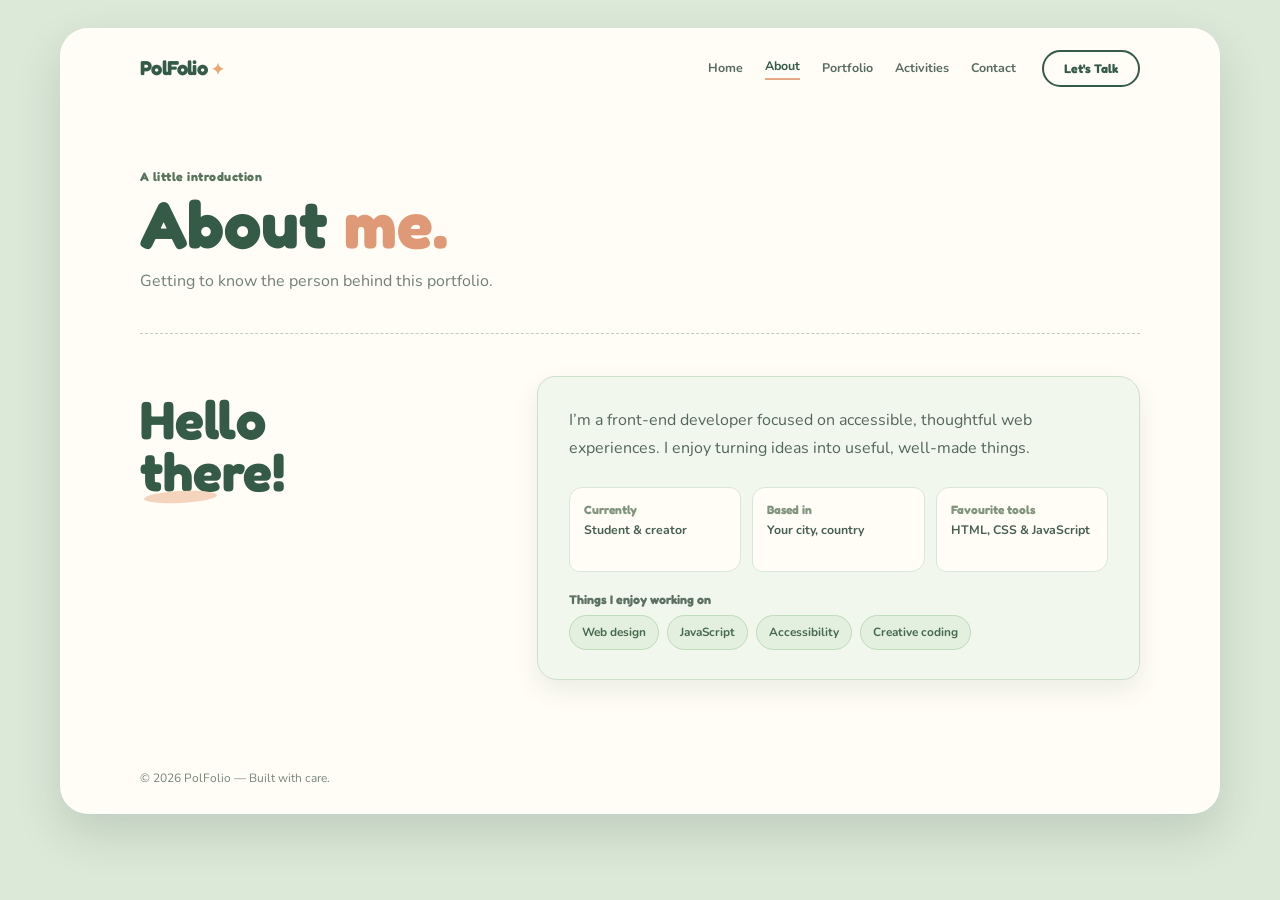
==== about.html @ 0a2a56f0 "Split portfolio into pages and categorize activities" ====
<!doctype html><html lang="en"><head><meta charset="utf-8"><meta name="viewport" content="width=device-width,initial-scale=1"><title>PolFolio — About</title><link rel="preconnect" href="https://fonts.googleapis.com"><link rel="preconnect" href="https://fonts.gstatic.com" crossorigin><link href="https://fonts.googleapis.com/css2?family=Fredoka:wght@400;500;600;700&family=Nunito:wght@400;500;600;700;800&display=swap" rel="stylesheet"><link rel="stylesheet" href="styles.css"></head><body><header class="site-header"><div class="container header-inner"><a class="logo" href="index.html">PolFolio</a><nav class="nav" id="site-nav"><a href="index.html">Home</a><a class="active" href="about.html">About</a><a href="portfolio.html">Portfolio</a><a href="activities.html">Activities</a><a href="contact.html">Contact</a></nav><a class="cta-top" href="contact.html">Let's Talk</a><button class="nav-toggle" aria-label="Toggle navigation" aria-expanded="false">☰</button></div></header><main class="container page"><div class="page-intro"><p class="eyebrow">A little introduction</p><h1>About <span>me.</span></h1><p>Getting to know the person behind this portfolio.</p></div><section class="about about-page"><div class="about-title"><h2>Hello<br>there!</h2></div><div class="about-body"><p class="about-lead">I’m a front-end developer focused on accessible, thoughtful web experiences. I enjoy turning ideas into useful, well-made things.</p><div class="about-facts"><div><small>Currently</small><strong>Student &amp; creator</strong></div><div><small>Based in</small><strong>Your city, country</strong></div><div><small>Favourite tools</small><strong>HTML, CSS &amp; JavaScript</strong></div></div><p class="skills-label">Things I enjoy working on</p><ul class="skills"><li>Web design</li><li>JavaScript</li><li>Accessibility</li><li>Creative coding</li></ul></div></section></main><footer class="site-footer"><div class="container"><p>© <span id="year"></span> PolFolio — Built with care.</p></div></footer><script src="script.js" defer></script></body></html>
---- styles.css ----
:root { --forest:#355b46; --leaf:#648c69; --sage:#dce8d8; --mist:#f4f7f0; --cream:#fffdf6; --peach:#f4d4bd; --ink:#34443b; --muted:#718077; --line:#d8e2d4; --shadow:0 11px 26px rgb(52 78 58 / .09); }
* { box-sizing:border-box; }
html { scroll-behavior:smooth; background:var(--sage); }
body { max-width:1160px; margin:28px auto; overflow-x:hidden; border:1px solid rgb(255 255 255 / .8); border-radius:28px; background:var(--cream); color:var(--ink); box-shadow:0 20px 45px rgb(45 72 54 / .16); font-family:"Nunito",Arial,sans-serif; line-height:1.6; }
.container { width:min(100% - 64px,1000px); margin-inline:auto; }.site-header { min-height:78px; }.header-inner { min-height:78px; display:flex; align-items:center; gap:26px; }.logo { color:var(--forest); text-decoration:none; font:700 1.26rem/1 "Fredoka",Arial,sans-serif; letter-spacing:-.03em; }.logo::after { content:" ✦"; color:#e9a872; font-size:.8em; }.nav { display:flex; align-items:center; gap:22px; margin-left:auto; }.nav a { color:#596c60; text-decoration:none; font-size:.78rem; font-weight:700; }.nav a:hover { color:var(--forest); }.cta-top { padding:9px 20px; border:2px solid var(--forest); border-radius:999px; color:var(--forest); text-decoration:none; font:700 .78rem "Fredoka",Arial,sans-serif; }.cta-top:hover { background:var(--forest); color:white; }.nav-toggle { display:none; }

.hero { padding:8px 0 48px; }.hero-card { min-height:410px; display:grid; grid-template-columns:1.05fr .95fr; align-items:center; overflow:hidden; border:1px solid var(--line); border-radius:24px; background:linear-gradient(135deg,#eff6ec,#fbf4e9); box-shadow:var(--shadow); }.hero-left { position:relative; z-index:1; padding:52px 0; }.hero-left::before { content:""; position:absolute; z-index:-1; top:26px; left:-25px; width:58px; height:58px; border-radius:46% 54% 44% 56%; background:#f7d8bf; opacity:.8; }.eyebrow { margin:0 0 8px; color:#58745c; font:700 .77rem "Fredoka",Arial,sans-serif; letter-spacing:.04em; }.hero-title { margin:0; font:700 clamp(2.1rem,4vw,3.3rem)/.98 "Fredoka",Arial,sans-serif; color:var(--forest); }.hero-title strong { color:#557c5b; }.role { margin:7px 0 0; color:var(--forest); font:700 clamp(2.3rem,4.2vw,3.8rem)/.92 "Fredoka",Arial,sans-serif; letter-spacing:.01em; }.accent { color:#e28f6c; }.lede { max-width:440px; margin:18px 0 23px; color:#627168; font-size:.86rem; }.hero-cta { display:flex; gap:11px; }.btn { display:inline-block; padding:10px 20px; border-radius:999px; text-decoration:none; font-size:.77rem; font-weight:800; transition:transform .18s; }.btn:hover { transform:translateY(-2px) rotate(-1deg); }.btn.primary { background:var(--forest); color:white; box-shadow:0 5px 0 #254534; }.btn.outline { border:2px solid #adc7aa; color:var(--forest); background:white; }.hero-right { position:relative; height:410px; align-self:end; display:flex; align-items:end; justify-content:center; background:radial-gradient(circle at 57% 42%,#cfe0c9 0 35%,transparent 35.4%); }.hero-right::before,.hero-right::after { content:"✦"; position:absolute; color:#e9ae7b; font:2rem "Fredoka",Arial,sans-serif; }.hero-right::before { top:64px; left:42px; }.hero-right::after { right:39px; top:104px; color:#7d9e78; }.hero-image { position:relative; z-index:1; width:min(100%,350px); height:350px; margin-bottom:-8px; object-fit:cover; border:7px solid #fdf9ed; border-radius:48% 52% 42% 58% / 48% 46% 54% 52%; box-shadow:0 12px 20px rgb(59 94 61 / .16); }

.about,.projects,.activities { padding:66px 0; border-top:1px dashed #bed0ba; }.about { display:grid; grid-template-columns:.72fr 1.28fr; gap:58px; }.about h2,.projects h2,.activities h2,.contact h2 { margin:0; color:var(--forest); font:700 clamp(2.25rem,4.2vw,3.65rem)/.96 "Fredoka",Arial,sans-serif; }.about-title { position:relative; padding-top:18px; }.about-title::after { content:""; position:absolute; left:4px; top:115px; width:73px; height:12px; border-radius:50%; background:#f4d4bd; transform:rotate(-3deg); }.about-title h2 span { color:#df9977; }.about-body { padding:29px 31px; border:1px solid #cfe0ca; border-radius:18px 21px 17px 20px; background:#f2f7ee; box-shadow:var(--shadow); }.about-lead { max-width:620px; margin:0; color:#53665a; font-size:1rem; line-height:1.75; }.about-facts { display:grid; grid-template-columns:repeat(3,1fr); gap:11px; margin:25px 0 20px; }.about-facts div { min-height:85px; padding:14px; border:1px solid #dbe7d6; border-radius:13px 11px 14px 10px; background:var(--cream); }.about-facts small { display:block; margin-bottom:5px; color:#81947e; font:700 .75rem "Fredoka",Arial,sans-serif; }.about-facts strong { display:block; color:#486050; font-size:.77rem; line-height:1.35; }.skills-label { margin:0 0 8px; color:#5b705e; font:700 .78rem "Fredoka",Arial,sans-serif; }.skills { display:flex; flex-wrap:wrap; gap:8px; padding:0; margin:0; list-style:none; }.skills li { padding:7px 12px; border:1px solid #bfdbb9; border-radius:999px; color:#486a4e; background:#e3f0df; font-size:.74rem; font-weight:700; }

.projects h2,.activities h2 { margin-bottom:26px; }.grid,.activity-grid { display:grid; grid-template-columns:repeat(3,1fr); gap:16px; }.card { min-height:194px; padding:22px; border:1px solid #d5e3cf; border-radius:16px 18px 14px 17px; background:#fffef9; box-shadow:0 6px 16px rgb(51 86 57 / .05); transition:transform .18s,box-shadow .18s; }.card:nth-child(2) { background:#f4f8ee; }.card:nth-child(3) { background:#fff7ef; }.card:hover { transform:translateY(-5px) rotate(-.5deg); box-shadow:var(--shadow); }.card h3 { margin:0 0 8px; color:var(--forest); font:700 1.15rem "Fredoka",Arial,sans-serif; }.card p { margin:0; color:#6c7b70; font-size:.83rem; }.card p + p { margin-top:20px; }.card a { color:#4b7954; font-weight:700; }
.activities { background:linear-gradient(100deg,transparent 0 8%,#f1f6ed 8% 92%,transparent 92%); }.activity-card { margin:0; overflow:hidden; border:1px solid #d3e0cd; border-radius:16px 13px 17px 14px; background:#fffef9; box-shadow:0 6px 14px rgb(53 84 59 / .05); cursor:pointer; transition:transform .18s; }.activity-card:hover { transform:rotate(-1deg) translateY(-3px); }.activity-card img,.image-placeholder { width:100%; aspect-ratio:4/3; display:block; object-fit:cover; }.image-placeholder { align-items:end; padding:17px; color:#54705a; background:linear-gradient(135deg,#dcebd6,#f4dcc5); display:flex; font:700 1.02rem "Gaegu",cursive; }.activity-card figcaption { padding:13px 15px; }.activity-card strong { display:block; color:#47624d; font-size:.85rem; }.activity-card small { color:#849286; font-size:.74rem; }

.contact { display:grid; grid-template-columns:.9fr 1.1fr; gap:58px; margin-top:18px; padding:50px 54px; border:1px solid #bccfb6; border-radius:22px; background:linear-gradient(135deg,#6f9970,#456c50); color:white; box-shadow:var(--shadow); }.contact .eyebrow { color:#ecf5d8; }.contact h2 { color:#fffdf5; }.contact h2 span { color:#f7d3b7; }.contact-copy > p:last-of-type { max-width:350px; margin:14px 0 0; color:#e6f0df; font-size:.86rem; }.contact-email { display:inline-block; margin-top:20px; color:white; font:700 .92rem "Fredoka",Arial,sans-serif; text-decoration-color:#f4c5a1; text-underline-offset:5px; }.contact form { display:grid; gap:10px; margin:0; text-align:left; }.contact label { display:grid; gap:4px; color:#e5f1df; font:700 .76rem "Fredoka",Arial,sans-serif; }.contact input,.contact textarea { width:100%; padding:10px 12px; border:1px solid rgb(255 255 255 / .4); border-radius:9px; outline:0; background:rgb(255 255 255 / .12); color:white; font:inherit; }.contact input:focus,.contact textarea:focus { border-color:white; background:rgb(255 255 255 / .2); }.contact textarea { resize:vertical; }.contact button { width:max-content; padding:10px 24px; border:0; border-radius:999px; background:#fff7e9; color:var(--forest); cursor:pointer; }.site-footer { padding:24px 0; color:#77867a; font-size:.75rem; }.site-footer p { margin:0; }
dialog { max-width:min(900px,90vw); padding:0; border:0; background:transparent; } dialog::backdrop { background:rgb(37 62 43 / .78); } dialog img { display:block; max-width:100%; max-height:85vh; border:5px solid white; border-radius:15px; } dialog button { position:absolute; top:-43px; right:0; border:0; background:none; color:white; font-size:2rem; cursor:pointer; }
.nav a.active { color:var(--forest); }.nav a.active::after { content:""; display:block; height:2px; margin-top:3px; background:#e5aa85; }.home-links { display:grid; grid-template-columns:repeat(3,1fr); gap:16px; padding-bottom:58px; }.home-links a { display:grid; grid-template-columns:auto 1fr auto; gap:12px; align-items:center; padding:19px 20px; border:1px solid #d5e3cf; border-radius:15px; color:var(--forest); background:#f5f8ef; text-decoration:none; }.home-links a:nth-child(2) { background:#fff8ef; }.home-links a:nth-child(3) { background:#edf5e9; }.home-links span,.archive-heading span { color:#e19872; font:700 1rem "Fredoka",Arial,sans-serif; }.home-links strong { font:600 1rem "Fredoka",Arial,sans-serif; }.home-links i { font-style:normal; font-size:1.3rem; }.page { padding:44px 0 65px; }.page-intro { padding:18px 0 39px; }.page-intro h1 { margin:0; color:var(--forest); font:700 clamp(2.6rem,5.2vw,4.4rem)/.96 "Fredoka",Arial,sans-serif; }.page-intro h1 span { color:#df9977; }.page-intro p:last-child { max-width:500px; margin:13px 0 0; color:var(--muted); }.about-page,.project-page { padding:42px 0 0; }.archive { padding:35px 0; border-top:1px dashed #bed0ba; }.archive:first-of-type { border-top:0; }.archive-heading { display:flex; align-items:baseline; gap:11px; margin-bottom:20px; }.archive-heading h2 { margin:0; color:var(--forest); font:700 2rem "Fredoka",Arial,sans-serif; }
@media (max-width:720px) { html { background:var(--cream); } body { margin:0; border:0; border-radius:0; box-shadow:none; }.container { width:min(100% - 40px,1000px); }.site-header,.header-inner { min-height:64px; }.nav-toggle { display:block; margin-left:auto; border:0; background:none; color:var(--forest); font-size:1.4rem; }.nav { display:none; position:absolute; top:64px; left:0; right:0; z-index:2; padding:19px 20px; border-bottom:1px solid var(--line); background:var(--cream); flex-direction:column; align-items:flex-start; }.nav.open { display:flex; }.cta-top { display:none; }.hero { padding:0 0 43px; }.hero-card { grid-template-columns:1fr; }.hero-left { padding:43px 30px 22px; }.hero-right { height:260px; }.hero-image { width:235px; height:235px; }.about { grid-template-columns:1fr; gap:13px; }.about,.projects,.activities { padding:51px 0; }.about-facts { grid-template-columns:1fr; }.grid,.activity-grid,.home-links { grid-template-columns:1fr; }.activities { margin-inline:-20px; padding-inline:20px; }.contact { grid-template-columns:1fr; gap:29px; margin-top:0; padding:38px 25px; border-radius:0; }.site-footer { padding:22px 0; } }
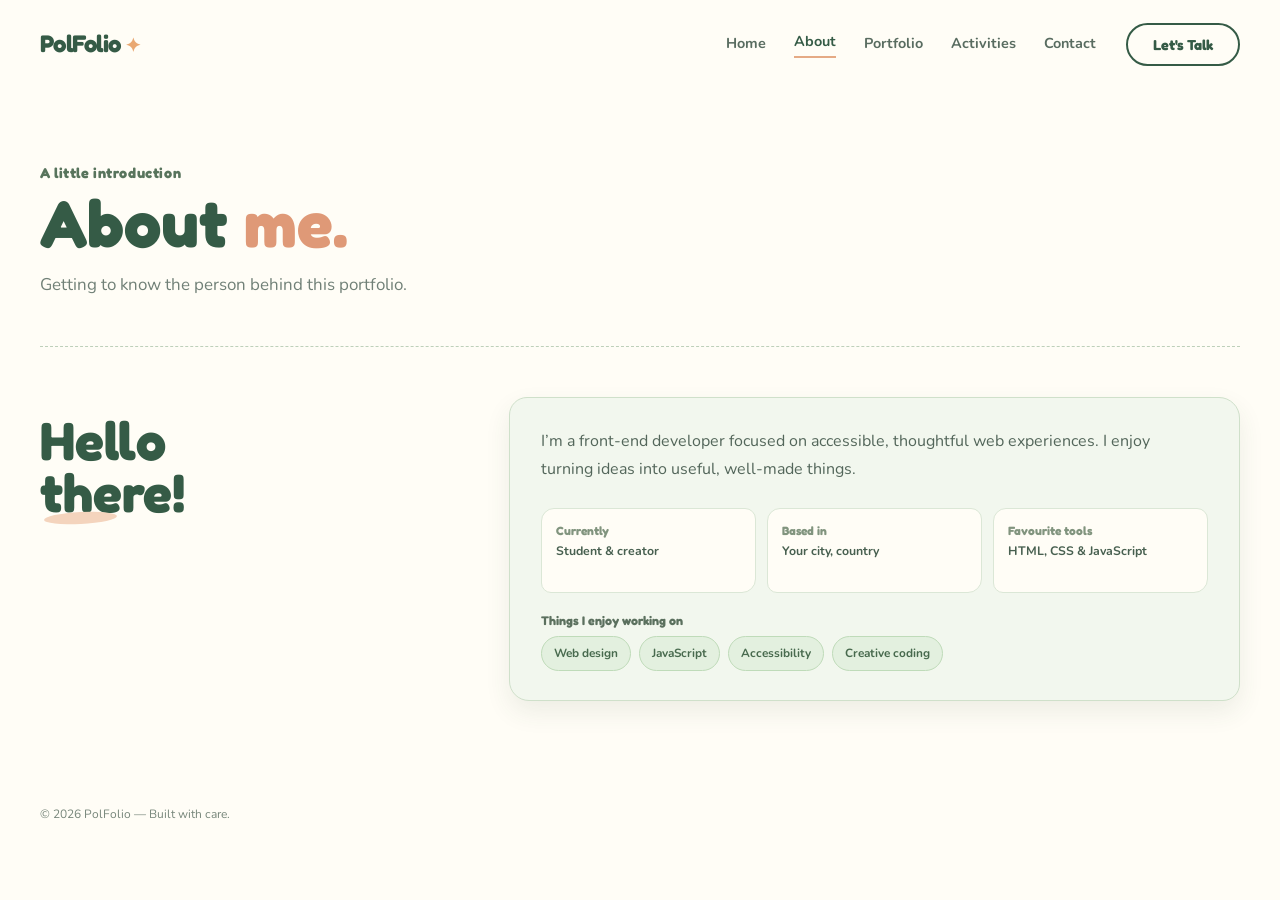
==== commit 45e93c10: "Add ID verification project and format source files" ====
--- a/about.html
+++ b/about.html
@@ -1 +1,80 @@
-<!doctype html><html lang="en"><head><meta charset="utf-8"><meta name="viewport" content="width=device-width,initial-scale=1"><title>PolFolio — About</title><link rel="preconnect" href="https://fonts.googleapis.com"><link rel="preconnect" href="https://fonts.gstatic.com" crossorigin><link href="https://fonts.googleapis.com/css2?family=Fredoka:wght@400;500;600;700&family=Nunito:wght@400;500;600;700;800&display=swap" rel="stylesheet"><link rel="stylesheet" href="styles.css"></head><body><header class="site-header"><div class="container header-inner"><a class="logo" href="index.html">PolFolio</a><nav class="nav" id="site-nav"><a href="index.html">Home</a><a class="active" href="about.html">About</a><a href="portfolio.html">Portfolio</a><a href="activities.html">Activities</a><a href="contact.html">Contact</a></nav><a class="cta-top" href="contact.html">Let's Talk</a><button class="nav-toggle" aria-label="Toggle navigation" aria-expanded="false">☰</button></div></header><main class="container page"><div class="page-intro"><p class="eyebrow">A little introduction</p><h1>About <span>me.</span></h1><p>Getting to know the person behind this portfolio.</p></div><section class="about about-page"><div class="about-title"><h2>Hello<br>there!</h2></div><div class="about-body"><p class="about-lead">I’m a front-end developer focused on accessible, thoughtful web experiences. I enjoy turning ideas into useful, well-made things.</p><div class="about-facts"><div><small>Currently</small><strong>Student &amp; creator</strong></div><div><small>Based in</small><strong>Your city, country</strong></div><div><small>Favourite tools</small><strong>HTML, CSS &amp; JavaScript</strong></div></div><p class="skills-label">Things I enjoy working on</p><ul class="skills"><li>Web design</li><li>JavaScript</li><li>Accessibility</li><li>Creative coding</li></ul></div></section></main><footer class="site-footer"><div class="container"><p>© <span id="year"></span> PolFolio — Built with care.</p></div></footer><script src="script.js" defer></script></body></html>
+<!doctype html>
+<html lang="en">
+  <head>
+    <meta charset="utf-8" />
+    <meta name="viewport" content="width=device-width,initial-scale=1" />
+    <title>PolFolio — About</title>
+    <link rel="preconnect" href="https://fonts.googleapis.com" />
+    <link rel="preconnect" href="https://fonts.gstatic.com" crossorigin />
+    <link
+      href="https://fonts.googleapis.com/css2?family=Fredoka:wght@400;500;600;700&family=Nunito:wght@400;500;600;700;800&display=swap"
+      rel="stylesheet"
+    />
+    <link rel="stylesheet" href="styles.css" />
+  </head>
+  <body>
+    <header class="site-header">
+      <div class="container header-inner">
+        <a class="logo" href="index.html">PolFolio</a>
+        <nav class="nav" id="site-nav">
+          <a href="index.html">Home</a
+          ><a class="active" href="about.html">About</a
+          ><a href="portfolio.html">Portfolio</a
+          ><a href="activities.html">Activities</a
+          ><a href="contact.html">Contact</a>
+        </nav>
+        <a class="cta-top" href="contact.html">Let's Talk</a
+        ><button
+          class="nav-toggle"
+          aria-label="Toggle navigation"
+          aria-expanded="false"
+        >
+          ☰
+        </button>
+      </div>
+    </header>
+    <main class="container page">
+      <div class="page-intro">
+        <p class="eyebrow">A little introduction</p>
+        <h1>About <span>me.</span></h1>
+        <p>Getting to know the person behind this portfolio.</p>
+      </div>
+      <section class="about about-page">
+        <div class="about-title">
+          <h2>Hello<br />there!</h2>
+        </div>
+        <div class="about-body">
+          <p class="about-lead">
+            I’m a front-end developer focused on accessible, thoughtful web
+            experiences. I enjoy turning ideas into useful, well-made things.
+          </p>
+          <div class="about-facts">
+            <div>
+              <small>Currently</small><strong>Student &amp; creator</strong>
+            </div>
+            <div>
+              <small>Based in</small><strong>Your city, country</strong>
+            </div>
+            <div>
+              <small>Favourite tools</small
+              ><strong>HTML, CSS &amp; JavaScript</strong>
+            </div>
+          </div>
+          <p class="skills-label">Things I enjoy working on</p>
+          <ul class="skills">
+            <li>Web design</li>
+            <li>JavaScript</li>
+            <li>Accessibility</li>
+            <li>Creative coding</li>
+          </ul>
+        </div>
+      </section>
+    </main>
+    <footer class="site-footer">
+      <div class="container">
+        <p>© <span id="year"></span> PolFolio — Built with care.</p>
+      </div>
+    </footer>
+    <script src="script.js" defer></script>
+  </body>
+</html>
--- a/styles.css
+++ b/styles.css
@@ -1,17 +1,718 @@
-:root { --forest:#355b46; --leaf:#648c69; --sage:#dce8d8; --mist:#f4f7f0; --cream:#fffdf6; --peach:#f4d4bd; --ink:#34443b; --muted:#718077; --line:#d8e2d4; --shadow:0 11px 26px rgb(52 78 58 / .09); }
-* { box-sizing:border-box; }
-html { scroll-behavior:smooth; background:var(--sage); }
-body { max-width:1160px; margin:28px auto; overflow-x:hidden; border:1px solid rgb(255 255 255 / .8); border-radius:28px; background:var(--cream); color:var(--ink); box-shadow:0 20px 45px rgb(45 72 54 / .16); font-family:"Nunito",Arial,sans-serif; line-height:1.6; }
-.container { width:min(100% - 64px,1000px); margin-inline:auto; }.site-header { min-height:78px; }.header-inner { min-height:78px; display:flex; align-items:center; gap:26px; }.logo { color:var(--forest); text-decoration:none; font:700 1.26rem/1 "Fredoka",Arial,sans-serif; letter-spacing:-.03em; }.logo::after { content:" ✦"; color:#e9a872; font-size:.8em; }.nav { display:flex; align-items:center; gap:22px; margin-left:auto; }.nav a { color:#596c60; text-decoration:none; font-size:.78rem; font-weight:700; }.nav a:hover { color:var(--forest); }.cta-top { padding:9px 20px; border:2px solid var(--forest); border-radius:999px; color:var(--forest); text-decoration:none; font:700 .78rem "Fredoka",Arial,sans-serif; }.cta-top:hover { background:var(--forest); color:white; }.nav-toggle { display:none; }
+:root {
+  --forest: #355b46;
+  --leaf: #648c69;
+  --sage: #dce8d8;
+  --mist: #f4f7f0;
+  --cream: #fffdf6;
+  --peach: #f4d4bd;
+  --ink: #34443b;
+  --muted: #718077;
+  --line: #d8e2d4;
+  --shadow: 0 11px 26px rgb(52 78 58 / 0.09);
+}
+* {
+  box-sizing: border-box;
+}
+html {
+  scroll-behavior: smooth;
+  background: var(--cream);
+}
+body {
+  width: 100%;
+  min-height: 100vh;
+  margin: 0;
+  overflow-x: hidden;
+  background: var(--cream);
+  color: var(--ink);
+  font-family: "Nunito", Arial, sans-serif;
+  line-height: 1.6;
+}
+.container {
+  width: min(100% - 80px, 1500px);
+  margin-inline: auto;
+}
+.site-header {
+  min-height: 88px;
+}
+.header-inner {
+  min-height: 88px;
+  display: flex;
+  align-items: center;
+  gap: 30px;
+}
+.logo {
+  color: var(--forest);
+  text-decoration: none;
+  font:
+    700 1.5rem/1 "Fredoka",
+    Arial,
+    sans-serif;
+  letter-spacing: -0.03em;
+}
+.logo::after {
+  content: " ✦";
+  color: #e9a872;
+  font-size: 0.8em;
+}
+.nav {
+  display: flex;
+  align-items: center;
+  gap: 28px;
+  margin-left: auto;
+}
+.nav a {
+  color: #596c60;
+  text-decoration: none;
+  font-size: 0.9rem;
+  font-weight: 700;
+}
+.nav a:hover {
+  color: var(--forest);
+}
+.cta-top {
+  padding: 11px 25px;
+  border: 2px solid var(--forest);
+  border-radius: 999px;
+  color: var(--forest);
+  text-decoration: none;
+  font:
+    700 0.9rem "Fredoka",
+    Arial,
+    sans-serif;
+}
+.cta-top:hover {
+  background: var(--forest);
+  color: white;
+}
+.nav-toggle {
+  display: none;
+}
 
-.hero { padding:8px 0 48px; }.hero-card { min-height:410px; display:grid; grid-template-columns:1.05fr .95fr; align-items:center; overflow:hidden; border:1px solid var(--line); border-radius:24px; background:linear-gradient(135deg,#eff6ec,#fbf4e9); box-shadow:var(--shadow); }.hero-left { position:relative; z-index:1; padding:52px 0; }.hero-left::before { content:""; position:absolute; z-index:-1; top:26px; left:-25px; width:58px; height:58px; border-radius:46% 54% 44% 56%; background:#f7d8bf; opacity:.8; }.eyebrow { margin:0 0 8px; color:#58745c; font:700 .77rem "Fredoka",Arial,sans-serif; letter-spacing:.04em; }.hero-title { margin:0; font:700 clamp(2.1rem,4vw,3.3rem)/.98 "Fredoka",Arial,sans-serif; color:var(--forest); }.hero-title strong { color:#557c5b; }.role { margin:7px 0 0; color:var(--forest); font:700 clamp(2.3rem,4.2vw,3.8rem)/.92 "Fredoka",Arial,sans-serif; letter-spacing:.01em; }.accent { color:#e28f6c; }.lede { max-width:440px; margin:18px 0 23px; color:#627168; font-size:.86rem; }.hero-cta { display:flex; gap:11px; }.btn { display:inline-block; padding:10px 20px; border-radius:999px; text-decoration:none; font-size:.77rem; font-weight:800; transition:transform .18s; }.btn:hover { transform:translateY(-2px) rotate(-1deg); }.btn.primary { background:var(--forest); color:white; box-shadow:0 5px 0 #254534; }.btn.outline { border:2px solid #adc7aa; color:var(--forest); background:white; }.hero-right { position:relative; height:410px; align-self:end; display:flex; align-items:end; justify-content:center; background:radial-gradient(circle at 57% 42%,#cfe0c9 0 35%,transparent 35.4%); }.hero-right::before,.hero-right::after { content:"✦"; position:absolute; color:#e9ae7b; font:2rem "Fredoka",Arial,sans-serif; }.hero-right::before { top:64px; left:42px; }.hero-right::after { right:39px; top:104px; color:#7d9e78; }.hero-image { position:relative; z-index:1; width:min(100%,350px); height:350px; margin-bottom:-8px; object-fit:cover; border:7px solid #fdf9ed; border-radius:48% 52% 42% 58% / 48% 46% 54% 52%; box-shadow:0 12px 20px rgb(59 94 61 / .16); }
+.hero {
+  padding: 14px 0 58px;
+}
+.hero-card {
+  min-height: 510px;
+  display: grid;
+  grid-template-columns: 1.05fr 0.95fr;
+  align-items: center;
+  overflow: hidden;
+  border: 1px solid var(--line);
+  border-radius: 24px;
+  background: linear-gradient(135deg, #eff6ec, #fbf4e9);
+  box-shadow: var(--shadow);
+}
+.hero-left {
+  position: relative;
+  z-index: 1;
+  padding: 66px 0 66px 60px;
+}
+.hero-left::before {
+  display: none;
+}
+.eyebrow {
+  margin: 0 0 10px;
+  color: #58745c;
+  font:
+    700 0.9rem "Fredoka",
+    Arial,
+    sans-serif;
+  letter-spacing: 0.04em;
+}
+.hero-title {
+  margin: 0;
+  font:
+    700 clamp(2.8rem, 4vw, 4.4rem)/0.98 "Fredoka",
+    Arial,
+    sans-serif;
+  color: var(--forest);
+}
+.hero-title strong {
+  color: #557c5b;
+}
+.role {
+  margin: 8px 0 0;
+  color: var(--forest);
+  font:
+    700 clamp(3rem, 4.5vw, 5.2rem)/0.92 "Fredoka",
+    Arial,
+    sans-serif;
+  letter-spacing: 0.01em;
+}
+.accent {
+  color: #e28f6c;
+}
+.lede {
+  max-width: 590px;
+  margin: 22px 0 28px;
+  color: #627168;
+  font-size: 1rem;
+}
+.hero-cta {
+  display: flex;
+  gap: 14px;
+}
+.btn {
+  display: inline-block;
+  padding: 12px 25px;
+  border-radius: 999px;
+  text-decoration: none;
+  font-size: 0.9rem;
+  font-weight: 800;
+  transition: transform 0.18s;
+}
+.btn:hover {
+  transform: translateY(-2px) rotate(-1deg);
+}
+.btn.primary {
+  background: var(--forest);
+  color: white;
+  box-shadow: 0 5px 0 #254534;
+}
+.btn.outline {
+  border: 2px solid #adc7aa;
+  color: var(--forest);
+  background: white;
+}
+.hero-right {
+  height: 510px;
+  align-self: stretch;
+  overflow: hidden;
+}
+.hero-right::before,
+.hero-right::after {
+  display: none;
+}
+.hero-image {
+  display: block;
+  width: 100%;
+  height: 100%;
+  margin: 0;
+  object-fit: cover;
+  border: 0;
+  border-radius: 0;
+  box-shadow: none;
+}
 
-.about,.projects,.activities { padding:66px 0; border-top:1px dashed #bed0ba; }.about { display:grid; grid-template-columns:.72fr 1.28fr; gap:58px; }.about h2,.projects h2,.activities h2,.contact h2 { margin:0; color:var(--forest); font:700 clamp(2.25rem,4.2vw,3.65rem)/.96 "Fredoka",Arial,sans-serif; }.about-title { position:relative; padding-top:18px; }.about-title::after { content:""; position:absolute; left:4px; top:115px; width:73px; height:12px; border-radius:50%; background:#f4d4bd; transform:rotate(-3deg); }.about-title h2 span { color:#df9977; }.about-body { padding:29px 31px; border:1px solid #cfe0ca; border-radius:18px 21px 17px 20px; background:#f2f7ee; box-shadow:var(--shadow); }.about-lead { max-width:620px; margin:0; color:#53665a; font-size:1rem; line-height:1.75; }.about-facts { display:grid; grid-template-columns:repeat(3,1fr); gap:11px; margin:25px 0 20px; }.about-facts div { min-height:85px; padding:14px; border:1px solid #dbe7d6; border-radius:13px 11px 14px 10px; background:var(--cream); }.about-facts small { display:block; margin-bottom:5px; color:#81947e; font:700 .75rem "Fredoka",Arial,sans-serif; }.about-facts strong { display:block; color:#486050; font-size:.77rem; line-height:1.35; }.skills-label { margin:0 0 8px; color:#5b705e; font:700 .78rem "Fredoka",Arial,sans-serif; }.skills { display:flex; flex-wrap:wrap; gap:8px; padding:0; margin:0; list-style:none; }.skills li { padding:7px 12px; border:1px solid #bfdbb9; border-radius:999px; color:#486a4e; background:#e3f0df; font-size:.74rem; font-weight:700; }
+.about,
+.projects,
+.activities {
+  padding: 66px 0;
+  border-top: 1px dashed #bed0ba;
+}
+.about {
+  display: grid;
+  grid-template-columns: 0.72fr 1.28fr;
+  gap: 58px;
+}
+.about h2,
+.projects h2,
+.activities h2,
+.contact h2 {
+  margin: 0;
+  color: var(--forest);
+  font:
+    700 clamp(2.25rem, 4.2vw, 3.65rem)/0.96 "Fredoka",
+    Arial,
+    sans-serif;
+}
+.about-title {
+  position: relative;
+  padding-top: 18px;
+}
+.about-title::after {
+  content: "";
+  position: absolute;
+  left: 4px;
+  top: 115px;
+  width: 73px;
+  height: 12px;
+  border-radius: 50%;
+  background: #f4d4bd;
+  transform: rotate(-3deg);
+}
+.about-title h2 span {
+  color: #df9977;
+}
+.about-body {
+  padding: 29px 31px;
+  border: 1px solid #cfe0ca;
+  border-radius: 18px 21px 17px 20px;
+  background: #f2f7ee;
+  box-shadow: var(--shadow);
+}
+.about-lead {
+  max-width: 620px;
+  margin: 0;
+  color: #53665a;
+  font-size: 1rem;
+  line-height: 1.75;
+}
+.about-facts {
+  display: grid;
+  grid-template-columns: repeat(3, 1fr);
+  gap: 11px;
+  margin: 25px 0 20px;
+}
+.about-facts div {
+  min-height: 85px;
+  padding: 14px;
+  border: 1px solid #dbe7d6;
+  border-radius: 13px 11px 14px 10px;
+  background: var(--cream);
+}
+.about-facts small {
+  display: block;
+  margin-bottom: 5px;
+  color: #81947e;
+  font:
+    700 0.75rem "Fredoka",
+    Arial,
+    sans-serif;
+}
+.about-facts strong {
+  display: block;
+  color: #486050;
+  font-size: 0.77rem;
+  line-height: 1.35;
+}
+.skills-label {
+  margin: 0 0 8px;
+  color: #5b705e;
+  font:
+    700 0.78rem "Fredoka",
+    Arial,
+    sans-serif;
+}
+.skills {
+  display: flex;
+  flex-wrap: wrap;
+  gap: 8px;
+  padding: 0;
+  margin: 0;
+  list-style: none;
+}
+.skills li {
+  padding: 7px 12px;
+  border: 1px solid #bfdbb9;
+  border-radius: 999px;
+  color: #486a4e;
+  background: #e3f0df;
+  font-size: 0.74rem;
+  font-weight: 700;
+}
 
-.projects h2,.activities h2 { margin-bottom:26px; }.grid,.activity-grid { display:grid; grid-template-columns:repeat(3,1fr); gap:16px; }.card { min-height:194px; padding:22px; border:1px solid #d5e3cf; border-radius:16px 18px 14px 17px; background:#fffef9; box-shadow:0 6px 16px rgb(51 86 57 / .05); transition:transform .18s,box-shadow .18s; }.card:nth-child(2) { background:#f4f8ee; }.card:nth-child(3) { background:#fff7ef; }.card:hover { transform:translateY(-5px) rotate(-.5deg); box-shadow:var(--shadow); }.card h3 { margin:0 0 8px; color:var(--forest); font:700 1.15rem "Fredoka",Arial,sans-serif; }.card p { margin:0; color:#6c7b70; font-size:.83rem; }.card p + p { margin-top:20px; }.card a { color:#4b7954; font-weight:700; }
-.activities { background:linear-gradient(100deg,transparent 0 8%,#f1f6ed 8% 92%,transparent 92%); }.activity-card { margin:0; overflow:hidden; border:1px solid #d3e0cd; border-radius:16px 13px 17px 14px; background:#fffef9; box-shadow:0 6px 14px rgb(53 84 59 / .05); cursor:pointer; transition:transform .18s; }.activity-card:hover { transform:rotate(-1deg) translateY(-3px); }.activity-card img,.image-placeholder { width:100%; aspect-ratio:4/3; display:block; object-fit:cover; }.image-placeholder { align-items:end; padding:17px; color:#54705a; background:linear-gradient(135deg,#dcebd6,#f4dcc5); display:flex; font:700 1.02rem "Gaegu",cursive; }.activity-card figcaption { padding:13px 15px; }.activity-card strong { display:block; color:#47624d; font-size:.85rem; }.activity-card small { color:#849286; font-size:.74rem; }
+.projects h2,
+.activities h2 {
+  margin-bottom: 26px;
+}
+.grid,
+.activity-grid {
+  display: grid;
+  gap: 16px;
+}
+.grid {
+  grid-template-columns: repeat(auto-fit, minmax(280px, 1fr));
+}
+.activity-grid {
+  grid-template-columns: repeat(3, 1fr);
+}
+.card {
+  min-height: 194px;
+  padding: 22px;
+  border: 1px solid #d5e3cf;
+  border-radius: 16px 18px 14px 17px;
+  background: #fffef9;
+  box-shadow: 0 6px 16px rgb(51 86 57 / 0.05);
+  transition:
+    transform 0.18s,
+    box-shadow 0.18s;
+}
+.card:nth-child(2) {
+  background: #f4f8ee;
+}
+.card:nth-child(3) {
+  background: #fff7ef;
+}
+.card:hover {
+  transform: translateY(-5px) rotate(-0.5deg);
+  box-shadow: var(--shadow);
+}
+.card h3 {
+  margin: 0 0 8px;
+  color: var(--forest);
+  font:
+    700 1.15rem "Fredoka",
+    Arial,
+    sans-serif;
+}
+.card p {
+  margin: 0;
+  color: #6c7b70;
+  font-size: 0.83rem;
+}
+.card p + p {
+  margin-top: 20px;
+}
+.card a {
+  color: #4b7954;
+  font-weight: 700;
+}
+.activities {
+  background: linear-gradient(
+    100deg,
+    transparent 0 8%,
+    #f1f6ed 8% 92%,
+    transparent 92%
+  );
+}
+.activity-card {
+  margin: 0;
+  overflow: hidden;
+  border: 1px solid #d3e0cd;
+  border-radius: 16px 13px 17px 14px;
+  background: #fffef9;
+  box-shadow: 0 6px 14px rgb(53 84 59 / 0.05);
+  cursor: pointer;
+  transition: transform 0.18s;
+}
+.activity-card:hover {
+  transform: rotate(-1deg) translateY(-3px);
+}
+.activity-card img,
+.image-placeholder {
+  width: 100%;
+  aspect-ratio: 4/3;
+  display: block;
+  object-fit: cover;
+}
+.image-placeholder {
+  align-items: end;
+  padding: 17px;
+  color: #54705a;
+  background: linear-gradient(135deg, #dcebd6, #f4dcc5);
+  display: flex;
+  font:
+    700 1.02rem "Gaegu",
+    cursive;
+}
+.activity-card figcaption {
+  padding: 13px 15px;
+}
+.activity-card strong {
+  display: block;
+  color: #47624d;
+  font-size: 0.85rem;
+}
+.activity-card small {
+  color: #849286;
+  font-size: 0.74rem;
+}
 
-.contact { display:grid; grid-template-columns:.9fr 1.1fr; gap:58px; margin-top:18px; padding:50px 54px; border:1px solid #bccfb6; border-radius:22px; background:linear-gradient(135deg,#6f9970,#456c50); color:white; box-shadow:var(--shadow); }.contact .eyebrow { color:#ecf5d8; }.contact h2 { color:#fffdf5; }.contact h2 span { color:#f7d3b7; }.contact-copy > p:last-of-type { max-width:350px; margin:14px 0 0; color:#e6f0df; font-size:.86rem; }.contact-email { display:inline-block; margin-top:20px; color:white; font:700 .92rem "Fredoka",Arial,sans-serif; text-decoration-color:#f4c5a1; text-underline-offset:5px; }.contact form { display:grid; gap:10px; margin:0; text-align:left; }.contact label { display:grid; gap:4px; color:#e5f1df; font:700 .76rem "Fredoka",Arial,sans-serif; }.contact input,.contact textarea { width:100%; padding:10px 12px; border:1px solid rgb(255 255 255 / .4); border-radius:9px; outline:0; background:rgb(255 255 255 / .12); color:white; font:inherit; }.contact input:focus,.contact textarea:focus { border-color:white; background:rgb(255 255 255 / .2); }.contact textarea { resize:vertical; }.contact button { width:max-content; padding:10px 24px; border:0; border-radius:999px; background:#fff7e9; color:var(--forest); cursor:pointer; }.site-footer { padding:24px 0; color:#77867a; font-size:.75rem; }.site-footer p { margin:0; }
-dialog { max-width:min(900px,90vw); padding:0; border:0; background:transparent; } dialog::backdrop { background:rgb(37 62 43 / .78); } dialog img { display:block; max-width:100%; max-height:85vh; border:5px solid white; border-radius:15px; } dialog button { position:absolute; top:-43px; right:0; border:0; background:none; color:white; font-size:2rem; cursor:pointer; }
-.nav a.active { color:var(--forest); }.nav a.active::after { content:""; display:block; height:2px; margin-top:3px; background:#e5aa85; }.home-links { display:grid; grid-template-columns:repeat(3,1fr); gap:16px; padding-bottom:58px; }.home-links a { display:grid; grid-template-columns:auto 1fr auto; gap:12px; align-items:center; padding:19px 20px; border:1px solid #d5e3cf; border-radius:15px; color:var(--forest); background:#f5f8ef; text-decoration:none; }.home-links a:nth-child(2) { background:#fff8ef; }.home-links a:nth-child(3) { background:#edf5e9; }.home-links span,.archive-heading span { color:#e19872; font:700 1rem "Fredoka",Arial,sans-serif; }.home-links strong { font:600 1rem "Fredoka",Arial,sans-serif; }.home-links i { font-style:normal; font-size:1.3rem; }.page { padding:44px 0 65px; }.page-intro { padding:18px 0 39px; }.page-intro h1 { margin:0; color:var(--forest); font:700 clamp(2.6rem,5.2vw,4.4rem)/.96 "Fredoka",Arial,sans-serif; }.page-intro h1 span { color:#df9977; }.page-intro p:last-child { max-width:500px; margin:13px 0 0; color:var(--muted); }.about-page,.project-page { padding:42px 0 0; }.archive { padding:35px 0; border-top:1px dashed #bed0ba; }.archive:first-of-type { border-top:0; }.archive-heading { display:flex; align-items:baseline; gap:11px; margin-bottom:20px; }.archive-heading h2 { margin:0; color:var(--forest); font:700 2rem "Fredoka",Arial,sans-serif; }
-@media (max-width:720px) { html { background:var(--cream); } body { margin:0; border:0; border-radius:0; box-shadow:none; }.container { width:min(100% - 40px,1000px); }.site-header,.header-inner { min-height:64px; }.nav-toggle { display:block; margin-left:auto; border:0; background:none; color:var(--forest); font-size:1.4rem; }.nav { display:none; position:absolute; top:64px; left:0; right:0; z-index:2; padding:19px 20px; border-bottom:1px solid var(--line); background:var(--cream); flex-direction:column; align-items:flex-start; }.nav.open { display:flex; }.cta-top { display:none; }.hero { padding:0 0 43px; }.hero-card { grid-template-columns:1fr; }.hero-left { padding:43px 30px 22px; }.hero-right { height:260px; }.hero-image { width:235px; height:235px; }.about { grid-template-columns:1fr; gap:13px; }.about,.projects,.activities { padding:51px 0; }.about-facts { grid-template-columns:1fr; }.grid,.activity-grid,.home-links { grid-template-columns:1fr; }.activities { margin-inline:-20px; padding-inline:20px; }.contact { grid-template-columns:1fr; gap:29px; margin-top:0; padding:38px 25px; border-radius:0; }.site-footer { padding:22px 0; } }
+.contact {
+  display: grid;
+  grid-template-columns: 0.9fr 1.1fr;
+  gap: 58px;
+  margin-top: 18px;
+  padding: 50px 54px;
+  border: 1px solid #bccfb6;
+  border-radius: 22px;
+  background: linear-gradient(135deg, #6f9970, #456c50);
+  color: white;
+  box-shadow: var(--shadow);
+}
+.contact .eyebrow {
+  color: #ecf5d8;
+}
+.contact h2 {
+  color: #fffdf5;
+}
+.contact h2 span {
+  color: #f7d3b7;
+}
+.contact-copy > p:last-of-type {
+  max-width: 350px;
+  margin: 14px 0 0;
+  color: #e6f0df;
+  font-size: 0.86rem;
+}
+.contact-email {
+  display: inline-block;
+  margin-top: 20px;
+  color: white;
+  font:
+    700 0.92rem "Fredoka",
+    Arial,
+    sans-serif;
+  text-decoration-color: #f4c5a1;
+  text-underline-offset: 5px;
+}
+.contact form {
+  display: grid;
+  gap: 10px;
+  margin: 0;
+  text-align: left;
+}
+.contact label {
+  display: grid;
+  gap: 4px;
+  color: #e5f1df;
+  font:
+    700 0.76rem "Fredoka",
+    Arial,
+    sans-serif;
+}
+.contact input,
+.contact textarea {
+  width: 100%;
+  padding: 10px 12px;
+  border: 1px solid rgb(255 255 255 / 0.4);
+  border-radius: 9px;
+  outline: 0;
+  background: rgb(255 255 255 / 0.12);
+  color: white;
+  font: inherit;
+}
+.contact input:focus,
+.contact textarea:focus {
+  border-color: white;
+  background: rgb(255 255 255 / 0.2);
+}
+.contact textarea {
+  resize: vertical;
+}
+.contact button {
+  width: max-content;
+  padding: 10px 24px;
+  border: 0;
+  border-radius: 999px;
+  background: #fff7e9;
+  color: var(--forest);
+  cursor: pointer;
+}
+.site-footer {
+  padding: 24px 0;
+  color: #77867a;
+  font-size: 0.75rem;
+}
+.site-footer p {
+  margin: 0;
+}
+dialog {
+  max-width: min(900px, 90vw);
+  padding: 0;
+  border: 0;
+  background: transparent;
+}
+dialog::backdrop {
+  background: rgb(37 62 43 / 0.78);
+}
+dialog img {
+  display: block;
+  max-width: 100%;
+  max-height: 85vh;
+  border: 5px solid white;
+  border-radius: 15px;
+}
+dialog button {
+  position: absolute;
+  top: -43px;
+  right: 0;
+  border: 0;
+  background: none;
+  color: white;
+  font-size: 2rem;
+  cursor: pointer;
+}
+.nav a.active {
+  color: var(--forest);
+}
+.nav a.active::after {
+  content: "";
+  display: block;
+  height: 2px;
+  margin-top: 3px;
+  background: #e5aa85;
+}
+.home-links {
+  display: grid;
+  grid-template-columns: repeat(3, 1fr);
+  gap: 22px;
+  padding-bottom: 70px;
+}
+.home-links a {
+  display: grid;
+  grid-template-columns: auto 1fr auto;
+  gap: 16px;
+  align-items: center;
+  padding: 25px 28px;
+  border: 1px solid #d5e3cf;
+  border-radius: 17px;
+  color: var(--forest);
+  background: #f5f8ef;
+  text-decoration: none;
+}
+.home-links a:nth-child(2) {
+  background: #fff8ef;
+}
+.home-links a:nth-child(3) {
+  background: #edf5e9;
+}
+.home-links span,
+.archive-heading span {
+  color: #e19872;
+  font:
+    700 1.2rem "Fredoka",
+    Arial,
+    sans-serif;
+}
+.home-links strong {
+  font:
+    600 1.25rem "Fredoka",
+    Arial,
+    sans-serif;
+}
+.home-links i {
+  font-style: normal;
+  font-size: 1.7rem;
+}
+.page {
+  padding: 54px 0 80px;
+}
+.page-intro {
+  padding: 22px 0 48px;
+}
+.page-intro h1 {
+  margin: 0;
+  color: var(--forest);
+  font:
+    700 clamp(3rem, 5.2vw, 5rem)/0.96 "Fredoka",
+    Arial,
+    sans-serif;
+}
+.page-intro h1 span {
+  color: #df9977;
+}
+.page-intro p:last-child {
+  max-width: 620px;
+  margin: 16px 0 0;
+  color: var(--muted);
+  font-size: 1.06rem;
+}
+.about-page,
+.project-page {
+  padding: 50px 0 0;
+}
+.archive {
+  padding: 44px 0;
+  border-top: 1px dashed #bed0ba;
+}
+.archive:first-of-type {
+  border-top: 0;
+}
+.archive-heading {
+  display: flex;
+  align-items: baseline;
+  gap: 13px;
+  margin-bottom: 24px;
+}
+.archive-heading h2 {
+  margin: 0;
+  color: var(--forest);
+  font:
+    700 2.4rem "Fredoka",
+    Arial,
+    sans-serif;
+}
+@media (max-width: 720px) {
+  html {
+    background: var(--cream);
+  }
+  body {
+    margin: 0;
+    border: 0;
+    border-radius: 0;
+    box-shadow: none;
+  }
+  .container {
+    width: min(100% - 40px, 1000px);
+  }
+  .site-header,
+  .header-inner {
+    min-height: 64px;
+  }
+  .nav-toggle {
+    display: block;
+    margin-left: auto;
+    border: 0;
+    background: none;
+    color: var(--forest);
+    font-size: 1.4rem;
+  }
+  .nav {
+    display: none;
+    position: absolute;
+    top: 64px;
+    left: 0;
+    right: 0;
+    z-index: 2;
+    padding: 19px 20px;
+    border-bottom: 1px solid var(--line);
+    background: var(--cream);
+    flex-direction: column;
+    align-items: flex-start;
+  }
+  .nav.open {
+    display: flex;
+  }
+  .cta-top {
+    display: none;
+  }
+  .hero {
+    padding: 0 0 43px;
+  }
+  .hero-card {
+    grid-template-columns: 1fr;
+  }
+  .hero-left {
+    padding: 43px 30px 22px;
+  }
+  .hero-right {
+    height: 260px;
+  }
+  .hero-image {
+    width: 235px;
+    height: 235px;
+  }
+  .about {
+    grid-template-columns: 1fr;
+    gap: 13px;
+  }
+  .about,
+  .projects,
+  .activities {
+    padding: 51px 0;
+  }
+  .about-facts {
+    grid-template-columns: 1fr;
+  }
+  .grid,
+  .activity-grid,
+  .home-links {
+    grid-template-columns: 1fr;
+  }
+  .activities {
+    margin-inline: -20px;
+    padding-inline: 20px;
+  }
+  .contact {
+    grid-template-columns: 1fr;
+    gap: 29px;
+    margin-top: 0;
+    padding: 38px 25px;
+    border-radius: 0;
+  }
+  .site-footer {
+    padding: 22px 0;
+  }
+}
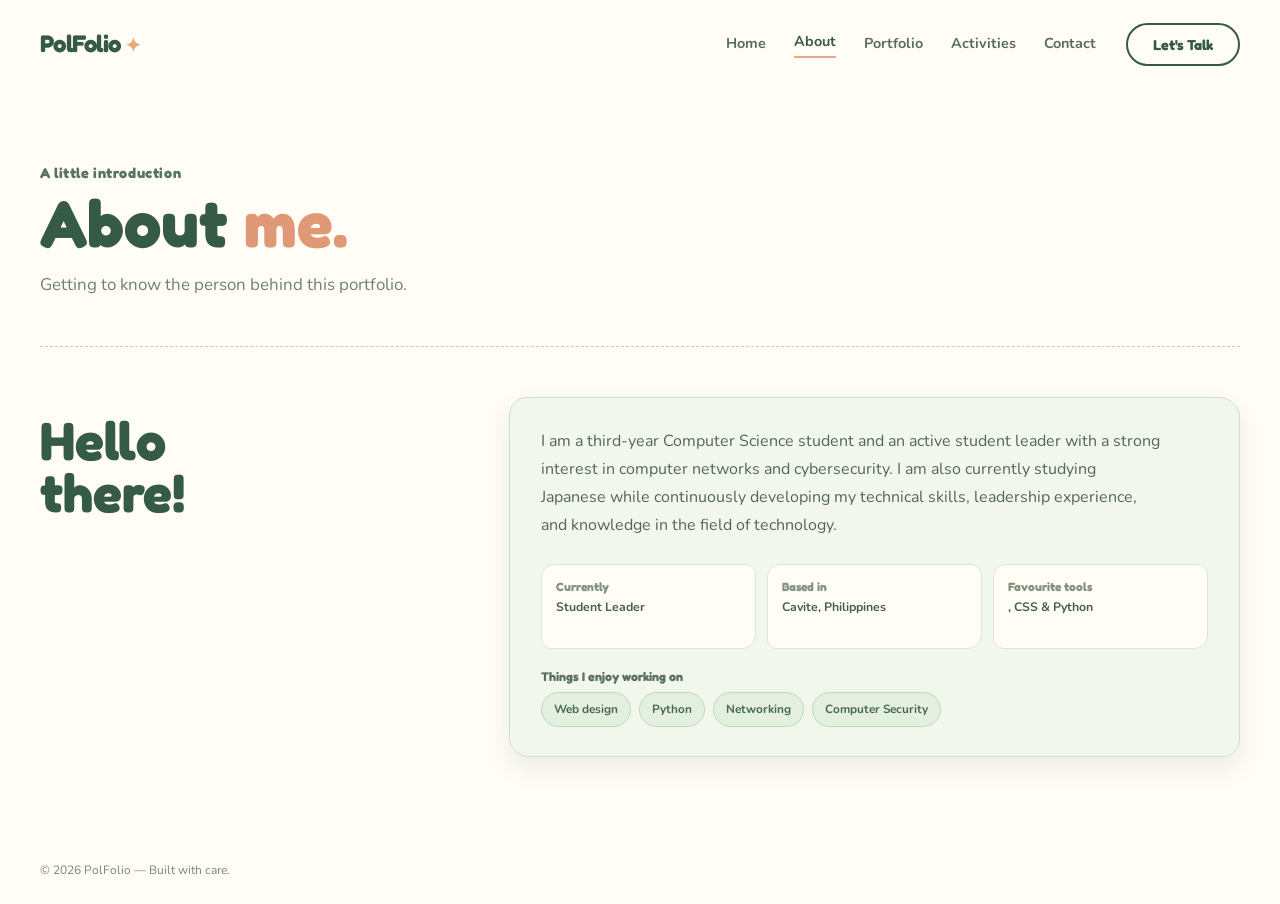
==== commit 3c949e83: "Update HTML and JavaScript" ====
--- a/about.html
+++ b/about.html
@@ -45,27 +45,31 @@
         </div>
         <div class="about-body">
           <p class="about-lead">
-            I’m a front-end developer focused on accessible, thoughtful web
-            experiences. I enjoy turning ideas into useful, well-made things.
+            I am a third-year Computer Science student and an 
+            active student leader with a strong interest in 
+            computer networks and cybersecurity. I am also 
+            currently studying Japanese while continuously 
+            developing my technical skills, leadership experience, 
+            and knowledge in the field of technology.
           </p>
           <div class="about-facts">
             <div>
-              <small>Currently</small><strong>Student &amp; creator</strong>
+              <small>Currently</small><strong>Student Leader</strong>
             </div>
             <div>
-              <small>Based in</small><strong>Your city, country</strong>
+              <small>Based in</small><strong>Cavite, Philippines</strong>
             </div>
             <div>
               <small>Favourite tools</small
-              ><strong>HTML, CSS &amp; JavaScript</strong>
+              ><strong>, CSS &amp; Python</strong>
             </div>
           </div>
           <p class="skills-label">Things I enjoy working on</p>
           <ul class="skills">
             <li>Web design</li>
-            <li>JavaScript</li>
-            <li>Accessibility</li>
-            <li>Creative coding</li>
+            <li>Python</li>
+            <li>Networking</li>
+            <li>Computer Security</li>
           </ul>
         </div>
       </section>
--- a/styles.css
+++ b/styles.css
@@ -220,17 +220,7 @@
   position: relative;
   padding-top: 18px;
 }
-.about-title::after {
-  content: "";
-  position: absolute;
-  left: 4px;
-  top: 115px;
-  width: 73px;
-  height: 12px;
-  border-radius: 50%;
-  background: #f4d4bd;
-  transform: rotate(-3deg);
-}
+
 .about-title h2 span {
   color: #df9977;
 }
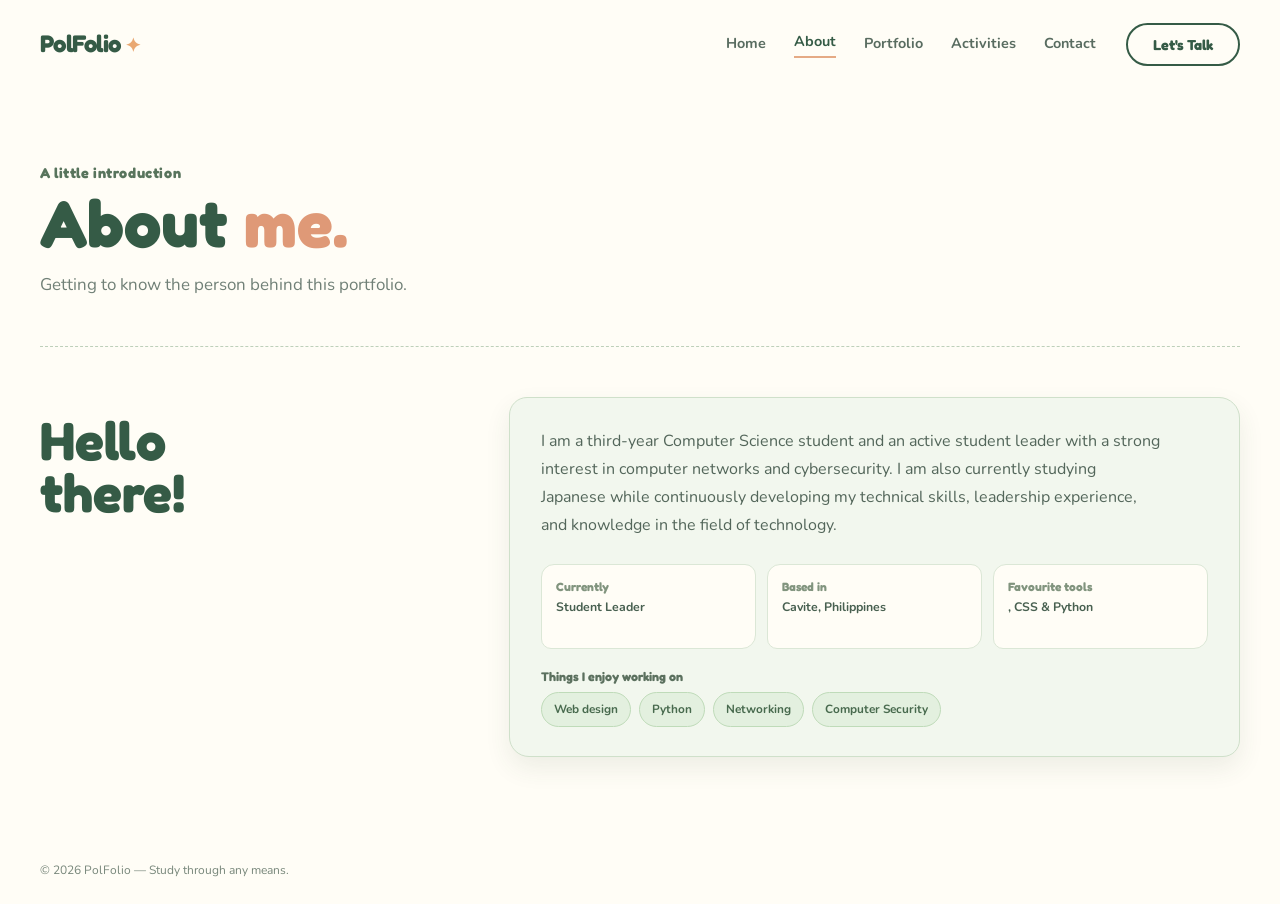
==== commit 31aa1e4b: "Update footers and email address" ====
--- a/about.html
+++ b/about.html
@@ -76,7 +76,7 @@
     </main>
     <footer class="site-footer">
       <div class="container">
-        <p>© <span id="year"></span> PolFolio — Built with care.</p>
+        <p>© <span id="year"></span> PolFolio — Study through any means.</p>
       </div>
     </footer>
     <script src="script.js" defer></script>
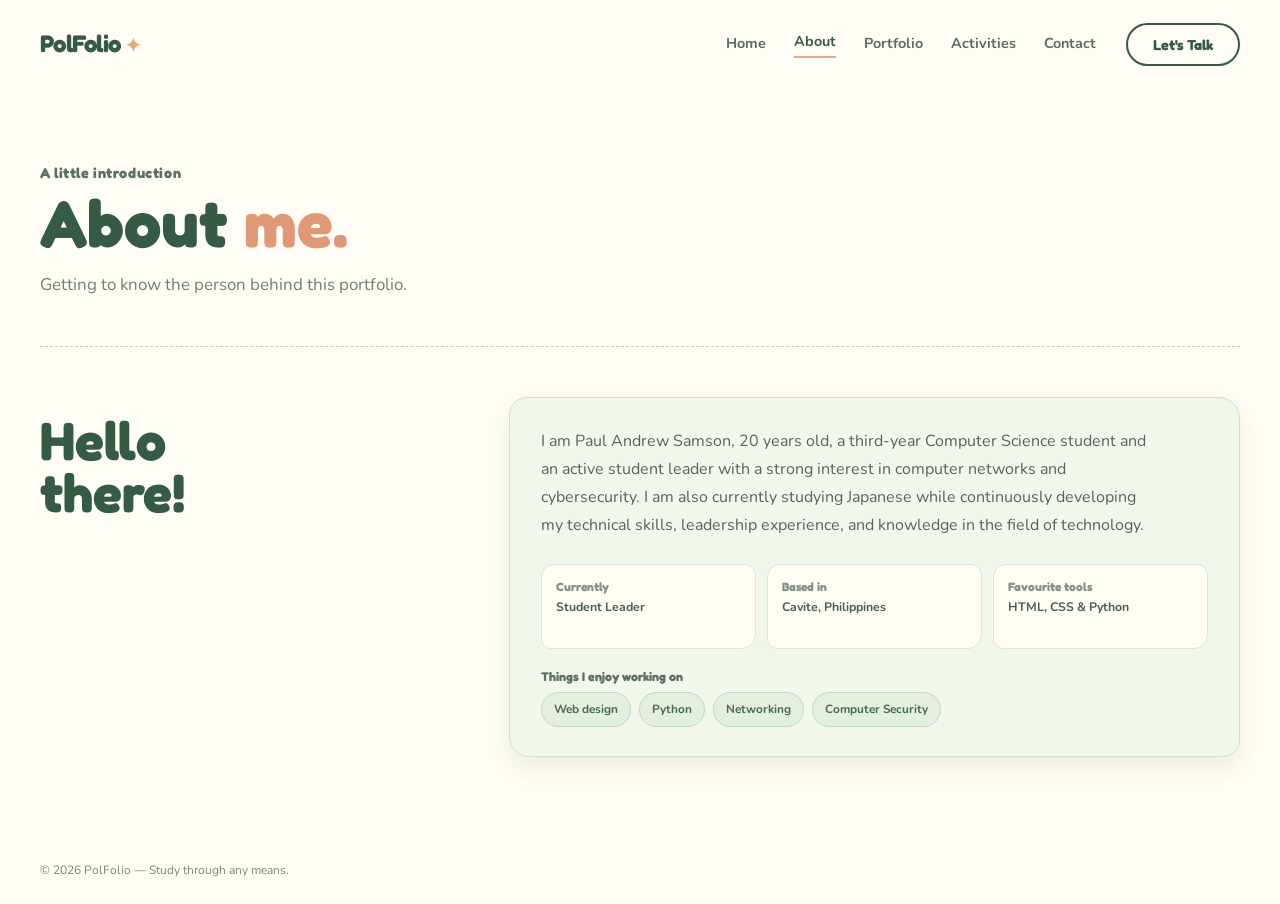
==== commit e1e6b417: "Updated about me and hero page" ====
--- a/about.html
+++ b/about.html
@@ -45,7 +45,7 @@
         </div>
         <div class="about-body">
           <p class="about-lead">
-            I am a third-year Computer Science student and an 
+            I am Paul Andrew Samson, 20 years old, a third-year Computer Science student and an 
             active student leader with a strong interest in 
             computer networks and cybersecurity. I am also 
             currently studying Japanese while continuously 
@@ -61,7 +61,7 @@
             </div>
             <div>
               <small>Favourite tools</small
-              ><strong>, CSS &amp; Python</strong>
+              ><strong>HTML, CSS &amp; Python</strong>
             </div>
           </div>
           <p class="skills-label">Things I enjoy working on</p>
--- a/styles.css
+++ b/styles.css
@@ -185,10 +185,11 @@
 }
 .hero-image {
   display: block;
-  width: 100%;
-  height: 100%;
-  margin: 0;
-  object-fit: cover;
+  width: 88%;
+  height: calc(100% - 50px);
+  margin: 50px auto 0;
+  object-fit: contain;
+  object-position: center bottom;
   border: 0;
   border-radius: 0;
   box-shadow: none;
@@ -372,7 +373,7 @@
 .activity-card img,
 .image-placeholder {
   width: 100%;
-  aspect-ratio: 4/3;
+  aspect-ratio: 3/4;
   display: block;
   object-fit: cover;
 }
@@ -506,14 +507,16 @@
 }
 dialog button {
   position: absolute;
-  top: -43px;
-  right: 0;
+  z-index: 1;
   border: 0;
   background: none;
   color: white;
   font-size: 2rem;
   cursor: pointer;
 }
+.dialog-close { top: -43px; right: 0; }
+.dialog-previous, .dialog-next { top: 50%; transform: translateY(-50%); padding: 4px 14px; background: rgb(34 54 39 / 0.7); border-radius: 50%; font-size: 2.5rem; line-height: 1; }
+.dialog-previous { left: 12px; }.dialog-next { right: 12px; }.dialog-count { position: absolute; bottom: -38px; left: 50%; transform: translateX(-50%); margin: 0; color: white; font-size: .8rem; }.photo-count { position: absolute; right: 10px; top: 10px; padding: 4px 8px; border-radius: 999px; background: rgb(41 71 48 / .8); color: white; font-size: .68rem; font-weight: 800; }.activity-card { position: relative; }
 .nav a.active {
   color: var(--forest);
 }
@@ -671,8 +674,10 @@
     height: 260px;
   }
   .hero-image {
-    width: 235px;
-    height: 235px;
+    width: 200px;
+    height: 200px;
+    margin: 25px auto 0;
+    transform: none;
   }
   .about {
     grid-template-columns: 1fr;
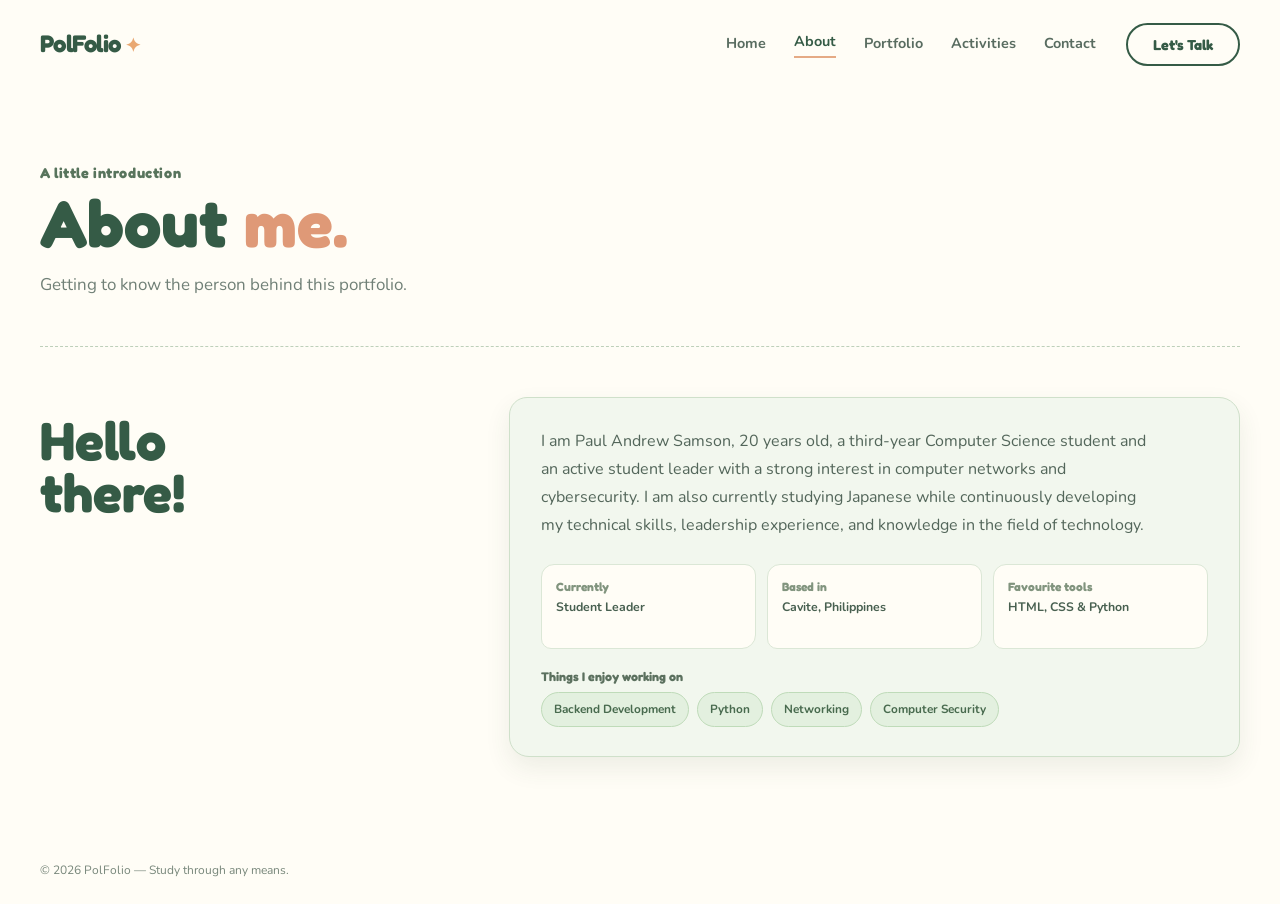
==== commit a637f93a: "Updated about me" ====
--- a/about.html
+++ b/about.html
@@ -66,7 +66,7 @@
           </div>
           <p class="skills-label">Things I enjoy working on</p>
           <ul class="skills">
-            <li>Web design</li>
+            <li>Backend Development</li>
             <li>Python</li>
             <li>Networking</li>
             <li>Computer Security</li>
